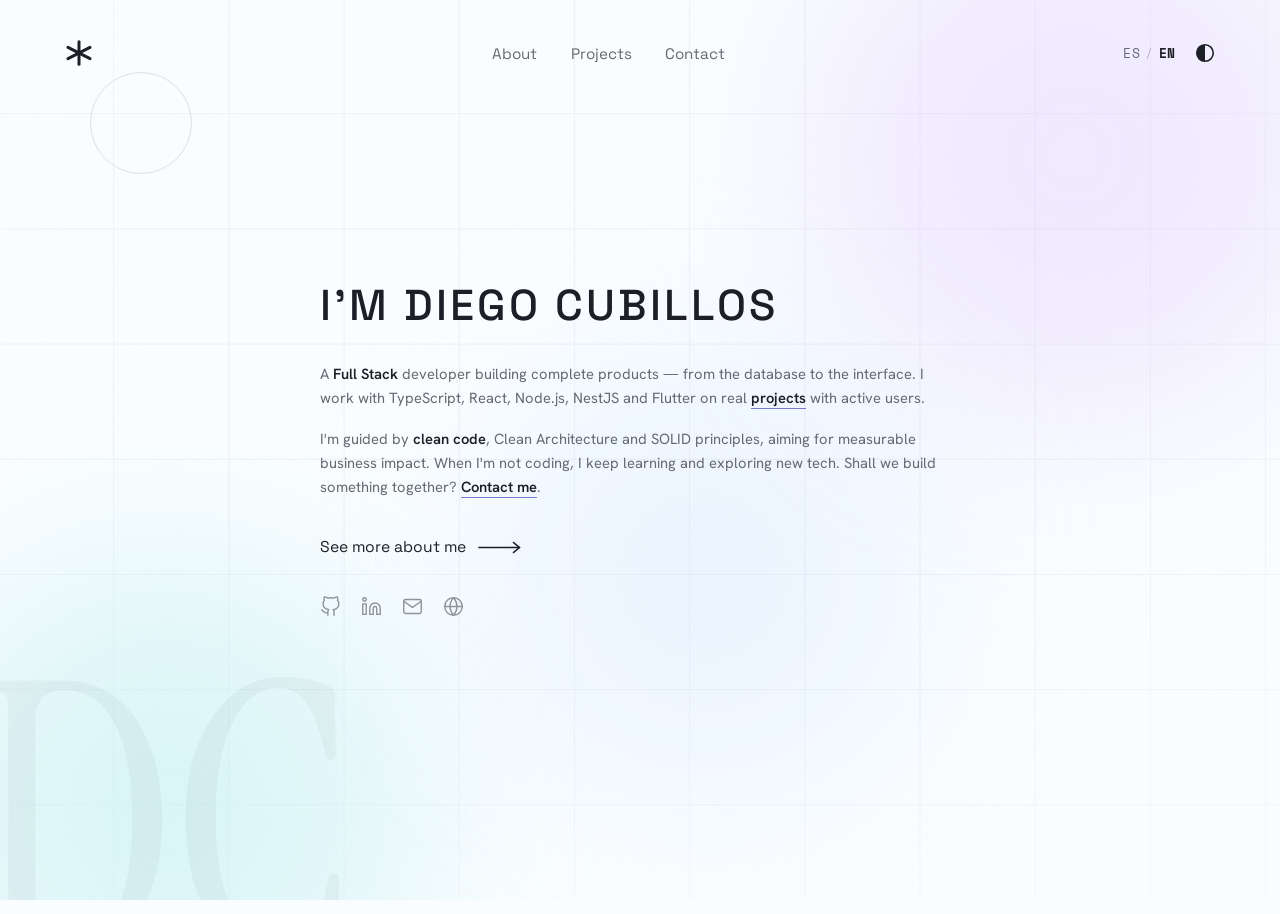
==== index.html @ 49eb4dea "Initial portfolio commit" ====
<!DOCTYPE html>
<html lang="en" data-theme="light">
<head>
  <meta charset="UTF-8" />
  <meta name="viewport" content="width=device-width, initial-scale=1.0" />
  <title>Diego Cubillos — Full Stack Developer</title>
  <meta name="description" content="Diego Armando Cubillos Clavijo — Desarrollador Full Stack. TypeScript, React, Node.js, NestJS, Flutter." />
  <link rel="preconnect" href="https://fonts.googleapis.com" />
  <link rel="preconnect" href="https://fonts.gstatic.com" crossorigin />
  <link href="https://fonts.googleapis.com/css2?family=Space+Grotesk:wght@400;500;600;700&family=Hanken+Grotesk:wght@400;500;600&family=Instrument+Serif:ital@0;1&family=Space+Mono:wght@400;700&display=swap" rel="stylesheet" />
  <link rel="stylesheet" href="styles.css" />
</head>
<body>
  <!-- ===== Background layers ===== -->
  <div class="bg" aria-hidden="true">
    <div class="grid"></div>
    <div class="blobs">
      <span class="blob b1"></span>
      <span class="blob b2"></span>
      <span class="blob b3"></span>
    </div>
    <div class="initials">DC<span class="dot">.</span></div>
    <div class="float-ring"></div>
    <div class="cursor-glow"></div>
  </div>

  <!-- ===== Header ===== -->
  <header class="nav">
    <a class="logo" href="#" data-view="home" aria-label="Inicio">
      <svg viewBox="0 0 24 24" width="30" height="30" fill="none" stroke="currentColor" stroke-width="2.4" stroke-linecap="round">
        <line x1="12" y1="3" x2="12" y2="21"></line>
        <line x1="3.2" y1="7.5" x2="20.8" y2="16.5"></line>
        <line x1="20.8" y1="7.5" x2="3.2" y2="16.5"></line>
      </svg>
    </a>
    <nav class="nav-links">
      <a href="#" data-view="about" data-i18n="nav.about">Sobre mí</a>
      <a href="#" data-view="projects" data-i18n="nav.projects">Proyectos</a>
      <a href="#" data-view="contact" data-i18n="nav.contact">Contacto</a>
    </nav>
    <div class="controls">
      <button class="lang-btn" id="langBtn" aria-label="Cambiar idioma">
        <span class="lang-on">ES</span><span class="sep">/</span><span class="lang-off">EN</span>
      </button>
      <button class="theme-btn" id="themeBtn" aria-label="Cambiar tema">
        <svg viewBox="0 0 24 24" width="22" height="22">
          <circle cx="12" cy="12" r="9" fill="none" stroke="currentColor" stroke-width="1.7"></circle>
          <path d="M12 3a9 9 0 0 0 0 18z" fill="currentColor"></path>
        </svg>
      </button>
    </div>
  </header>

  <!-- ===== Views ===== -->
  <main>
    <!-- HOME -->
    <section class="view view-home is-active" id="home">
      <div class="home-inner">
        <div class="name-stage">
          <span class="ghost g-a" aria-hidden="true"></span>
          <span class="ghost g-b" aria-hidden="true"></span>
          <h1 class="hero-name" id="heroName"></h1>
        </div>
        <div class="hero-body">
          <p id="heroP1"></p>
          <p id="heroP2"></p>
        </div>
        <a href="#" class="see-more" data-view="about">
          <span data-i18n="home.seeMore">Ver más sobre mí</span>
          <svg viewBox="0 0 40 12" width="44" height="13" fill="none" stroke="currentColor" stroke-width="1.4">
            <line x1="0" y1="6" x2="38" y2="6"></line>
            <polyline points="32,1 38,6 32,11"></polyline>
          </svg>
        </a>
        <div class="socials" id="homeSocials"></div>
      </div>
    </section>

    <!-- ABOUT -->
    <section class="view view-scroll" id="about">
      <div class="scroll-inner">
        <h2 class="big-title" data-i18n="about.title">Sobre mí.</h2>
        <div class="about-rows" id="aboutRows"></div>
        <div class="about-foot">
          <div class="foot-col">
            <span class="foot-label" data-i18n="about.eduLabel">Educación</span>
            <p class="foot-main" data-i18n="about.edu">Ingeniería de Sistemas</p>
            <p class="foot-sub">Universidad Santo Tomás · Tunja · 2023—<span data-i18n="about.present">Presente</span></p>
          </div>
          <div class="foot-col">
            <span class="foot-label" data-i18n="about.certLabel">Certificación</span>
            <p class="foot-main">Scrum Fundamentals Certified</p>
            <p class="foot-sub">SCRUMstudy · 2025</p>
          </div>
          <div class="foot-col">
            <span class="foot-label" data-i18n="about.stackLabel">Stack</span>
            <div class="stack-tags" id="stackTags"></div>
          </div>
        </div>
      </div>
    </section>

    <!-- PROJECTS -->
    <section class="view view-scroll" id="projects">
      <div class="scroll-inner">
        <h2 class="big-title" data-i18n="projects.title">Proyectos.</h2>
        <div class="filters" id="filters"></div>
        <div class="grid-projects" id="projectGrid"></div>
      </div>
    </section>

    <!-- CONTACT -->
    <section class="view view-contact" id="contact">
      <div class="contact-inner">
        <h2 class="big-title" data-i18n="contact.title">Contacto.</h2>
        <p class="contact-lead" id="contactLead"></p>
        <button class="email-pill" id="emailPill">
          <span class="email-text"><a href="/cdn-cgi/l/email-protection" class="__cf_email__" data-cfemail="cfa7a0a3ae8faba6aaa8a0acbaada6a3a3a0bce1aca0a2">[email&#160;protected]</a></span>
          <span class="email-copy" data-i18n="contact.copy">copiar</span>
        </button>
        <div class="socials" id="contactSocials"></div>
        <p class="contact-loc" id="contactLoc"></p>
      </div>
    </section>
  </main>

  <!-- ===== Project detail drawer ===== -->
  <div class="drawer-overlay" id="drawerOverlay"></div>
  <aside class="drawer" id="drawer" aria-hidden="true">
    <button class="drawer-close" id="drawerClose">
      <svg viewBox="0 0 24 24" width="22" height="22" fill="none" stroke="currentColor" stroke-width="1.7"><polyline points="15,4 7,12 15,20"></polyline></svg>
      <span data-i18n="drawer.back">Volver a proyectos</span>
    </button>
    <div class="drawer-body" id="drawerBody"></div>
  </aside>

  <script data-cfasync="false" src="/cdn-cgi/scripts/5c5dd728/cloudflare-static/email-decode.min.js"></script><script src="app.js"></script>
</body>
</html>
---- styles.css ----
/* ===================== Tokens ===================== */
:root {
  --bg: oklch(0.992 0.004 240);
  --bg-soft: oklch(0.97 0.006 240);
  --text: oklch(0.24 0.014 262);
  --muted: oklch(0.52 0.012 262);
  --faint: oklch(0.66 0.01 262);
  --line: oklch(0.9 0.008 262);
  --card: oklch(1 0 0 / 0.55);
  --card-bd: oklch(0.86 0.01 262 / 0.7);
  --pill: oklch(0.95 0.006 262);
  --initials: oklch(0.5 0.02 262 / 0.06);

  --aqua: oklch(0.9 0.06 198);
  --blue: oklch(0.89 0.06 256);
  --violet: oklch(0.88 0.07 304);
  --blob-a: 0.42;

  --accent: oklch(0.62 0.13 280);
  --glow: oklch(0.8 0.12 270 / 0.5);
  --eq-a: 0.3;
  --aura-a: 0.55;
  --g1: oklch(0.7 0.2 200 / 0.78);
  --g2: oklch(0.62 0.24 350 / 0.72);

  --font-display: "Space Grotesk", sans-serif;
  --font-body: "Hanken Grotesk", sans-serif;
  --font-serif: "Instrument Serif", serif;
  --font-mono: "Space Mono", monospace;

  --ease: cubic-bezier(0.22, 1, 0.36, 1);
}

[data-theme="dark"] {
  --bg: oklch(0.17 0.013 258);
  --bg-soft: oklch(0.2 0.014 258);
  --text: oklch(0.94 0.006 258);
  --muted: oklch(0.66 0.012 258);
  --faint: oklch(0.5 0.012 258);
  --line: oklch(0.32 0.012 258);
  --card: oklch(0.23 0.014 258 / 0.5);
  --card-bd: oklch(0.4 0.015 258 / 0.55);
  --pill: oklch(0.27 0.014 258);
  --initials: oklch(0.85 0.02 258 / 0.05);

  --aqua: oklch(0.62 0.12 198);
  --blue: oklch(0.55 0.14 256);
  --violet: oklch(0.55 0.15 304);
  --blob-a: 0.4;

  --accent: oklch(0.78 0.12 280);
  --glow: oklch(0.7 0.16 270 / 0.42);
  --eq-a: 0.5;
  --aura-a: 0.6;
  --g1: oklch(0.78 0.21 200 / 0.8);
  --g2: oklch(0.7 0.24 350 / 0.72);
}

/* ===================== Base ===================== */
* { margin: 0; padding: 0; box-sizing: border-box; }
html, body { height: 100%; }
body {
  font-family: var(--font-body);
  background: var(--bg);
  color: var(--text);
  overflow: hidden;
  -webkit-font-smoothing: antialiased;
  transition: background 0.6s var(--ease), color 0.6s var(--ease);
}
a { color: inherit; text-decoration: none; }
button { font-family: inherit; color: inherit; background: none; border: none; cursor: pointer; }

/* ===================== Background ===================== */
.bg { position: fixed; inset: 0; z-index: 0; overflow: hidden; pointer-events: none; }
.grid {
  position: absolute; inset: -2px;
  background-image:
    linear-gradient(to right, var(--line) 1px, transparent 1px),
    linear-gradient(to bottom, var(--line) 1px, transparent 1px);
  background-size: clamp(70px, 9vw, 130px) clamp(70px, 9vw, 130px);
  opacity: 0.4;
  -webkit-mask-image: radial-gradient(ellipse 130% 120% at 50% 35%, #000 30%, transparent 85%);
          mask-image: radial-gradient(ellipse 130% 120% at 50% 35%, #000 30%, transparent 85%);
}
.blobs { position: absolute; inset: 0; will-change: transform; transition: transform 0.5s var(--ease); }
.blob {
  position: absolute; border-radius: 50%;
  filter: blur(95px); opacity: var(--blob-a);
}
.b1 { width: 40vw; height: 40vw; top: -8vw; right: -4vw; background: var(--violet); }
.b2 { width: 38vw; height: 38vw; bottom: -12vw; left: -6vw; background: var(--aqua); }
.b3 { width: 34vw; height: 34vw; top: 28vw; left: 38vw; background: var(--blue); opacity: calc(var(--blob-a) * 0.6); }
.blob { animation: drift 22s var(--ease) infinite alternate; }
.b2 { animation-duration: 28s; animation-delay: -6s; }
.b3 { animation-duration: 34s; animation-delay: -12s; }
@keyframes drift {
  from { transform: translate(0, 0) scale(1); }
  to   { transform: translate(4vw, -3vw) scale(1.12); }
}

.initials {
  position: absolute; left: -2vw; bottom: -6vw;
  font-family: var(--font-serif);
  font-size: 30vw; line-height: 0.78;
  color: var(--initials); letter-spacing: -0.02em;
  user-select: none; will-change: transform;
  transition: transform 0.6s var(--ease);
}
.initials .dot { color: var(--accent); opacity: 0.5; }

.float-ring {
  position: absolute; top: 8vh; left: 7vw;
  width: clamp(80px, 8vw, 150px); aspect-ratio: 1;
  border: 1px solid var(--line); border-radius: 50%;
  animation: float 14s ease-in-out infinite alternate;
}
@keyframes float { from { transform: translateY(0); } to { transform: translateY(40px) translateX(20px); } }

.cursor-glow {
  position: absolute; top: 0; left: 0;
  width: 540px; height: 540px; border-radius: 50%;
  background: radial-gradient(circle, var(--glow) 0%, transparent 62%);
  transform: translate(-50%, -50%);
  left: var(--mx, 50%); top: var(--my, 40%);
  opacity: 0; transition: opacity 0.5s var(--ease);
}
body.has-pointer .cursor-glow { opacity: 1; }

/* ===================== Nav ===================== */
.nav {
  position: fixed; top: 0; left: 0; right: 0; z-index: 30;
  display: flex; align-items: center; justify-content: space-between;
  padding: clamp(20px, 3vw, 38px) clamp(22px, 5vw, 70px);
}
.logo { color: var(--text); display: inline-flex; transition: transform 0.5s var(--ease); }
.logo:hover { transform: rotate(90deg); }
.nav-links { display: flex; gap: clamp(20px, 2.6vw, 42px); }
.nav-links a {
  font-family: var(--font-display); font-size: clamp(0.95rem, 1.05vw, 1.05rem);
  color: var(--muted); position: relative; padding: 4px 0;
  transition: color 0.3s var(--ease);
}
.nav-links a::after {
  content: ""; position: absolute; left: 0; bottom: -2px; height: 1.5px; width: 0;
  background: var(--text); transition: width 0.35s var(--ease);
}
.nav-links a:hover, .nav-links a.active { color: var(--text); }
.nav-links a:hover::after, .nav-links a.active::after { width: 100%; }

.controls { display: flex; align-items: center; gap: 18px; }
.lang-btn {
  font-family: var(--font-mono); font-size: 0.82rem; letter-spacing: 0.04em;
  display: inline-flex; gap: 5px; color: var(--muted); transition: color 0.3s;
}
.lang-btn .sep { opacity: 0.4; }
.lang-btn .lang-on { color: var(--text); font-weight: 700; }
.lang-btn:hover { color: var(--text); }
[lang="en"] .lang-btn .lang-on { color: var(--muted); font-weight: 400; }
[lang="en"] .lang-btn .lang-off { color: var(--text); font-weight: 700; }
.theme-btn { color: var(--text); display: inline-flex; transition: transform 0.5s var(--ease); }
.theme-btn:hover { transform: rotate(180deg); }

/* ===================== Views ===================== */
main { position: relative; z-index: 10; height: 100%; }
.view {
  position: absolute; inset: 0;
  opacity: 0; visibility: hidden; pointer-events: none;
  transform: translateY(14px);
  transition: opacity 0.55s var(--ease), transform 0.55s var(--ease), visibility 0.55s;
}
.view.is-active { opacity: 1; visibility: visible; pointer-events: auto; transform: none; }

.view-home, .view-contact { display: flex; align-items: center; justify-content: center; padding: 9vh clamp(24px, 6vw, 90px); }
.view-scroll { overflow-y: auto; overflow-x: hidden; padding: 15vh clamp(24px, 6vw, 90px) 12vh; }
.view-scroll::-webkit-scrollbar { width: 8px; }
.view-scroll::-webkit-scrollbar-thumb { background: var(--line); border-radius: 8px; }
.scroll-inner { max-width: 1120px; margin: 0 auto; }

/* ===================== Home ===================== */
.home-inner { max-width: 640px; width: 100%; text-align: left; display: flex; flex-direction: column; align-items: flex-start; }
.hero-name {
  position: relative; z-index: 2; color: var(--text);
  font-family: var(--font-display); font-weight: 500;
  font-size: clamp(1.5rem, 3.4vw, 2.7rem); line-height: 1.05;
  letter-spacing: clamp(0.02em, 0.35vw, 0.07em); text-transform: uppercase;
  margin-bottom: 0; max-width: 100%;
}
/* Corrupted / glitch ghost letters behind the name (real elements) */
.name-stage { position: relative; display: inline-block; max-width: 100%; align-self: flex-start; margin-bottom: clamp(26px, 2.6vw, 36px); }
.ghost {
  position: absolute; top: 0; left: 0; width: 100%; z-index: 1;
  pointer-events: none; user-select: none;
  font-family: var(--font-display); font-weight: 500;
  font-size: clamp(1.5rem, 3.4vw, 2.7rem); line-height: 1.05;
  letter-spacing: clamp(0.02em, 0.35vw, 0.07em); text-transform: uppercase;
  will-change: transform, clip-path;
}
.g-a { color: var(--g1); opacity: 0; animation: glitchA 2.5s steps(1, end) infinite; }
.g-b { color: var(--g2); opacity: 0; animation: glitchB 3.1s steps(1, end) infinite; }
@keyframes glitchA {
  0%, 6%, 12%, 45%, 51%, 73%, 78%, 100% { opacity: 0; }
  7%  { opacity: 0.9; transform: translate(-5px, -2px); clip-path: inset(14% 0 56% 0); }
  9%  { opacity: 0.9; transform: translate(4px, 1px);   clip-path: inset(55% 0 12% 0); }
  46% { opacity: 0.9; transform: translate(-6px, 1px);  clip-path: inset(34% 0 41% 0); }
  48% { opacity: 0.9; transform: translate(3px, -2px);  clip-path: inset(4% 0 72% 0); }
  74% { opacity: 0.9; transform: translate(5px, 0);     clip-path: inset(60% 0 18% 0); }
  76% { opacity: 0.9; transform: translate(-4px, 1px);  clip-path: inset(22% 0 52% 0); }
}
@keyframes glitchB {
  0%, 20%, 26%, 58%, 64%, 88%, 93%, 100% { opacity: 0; }
  21% { opacity: 0.85; transform: translate(5px, 1px);   clip-path: inset(46% 0 26% 0); }
  23% { opacity: 0.85; transform: translate(-4px, -1px); clip-path: inset(8% 0 66% 0); }
  59% { opacity: 0.85; transform: translate(6px, -1px);  clip-path: inset(28% 0 48% 0); }
  61% { opacity: 0.85; transform: translate(-3px, 2px);  clip-path: inset(64% 0 8% 0); }
  89% { opacity: 0.85; transform: translate(-5px, 0);    clip-path: inset(40% 0 38% 0); }
  91% { opacity: 0.85; transform: translate(4px, 1px);   clip-path: inset(12% 0 60% 0); }
}
@media (prefers-reduced-motion: reduce) {
  .g-a, .g-b { animation: none; opacity: 0; }
}
@keyframes auraMove {
  0%   { transform: translate(-4%, 2%) scale(1); }
  50%  { transform: translate(4%, -5%) scale(1.14); }
  100% { transform: translate(7%, 3%) scale(1.06); }
}
@media (prefers-reduced-motion: reduce) { .name-aura { animation: none; } }
.hero-name .ch { display: inline-block; }
.hero-name .ch.sp { width: 0.4em; }

.hero-body { max-width: 640px; display: flex; flex-direction: column; gap: clamp(13px, 1.4vw, 20px); }
.hero-body p {
  font-size: clamp(0.92rem, 1vw, 1.08rem); line-height: 1.62;
  color: var(--muted); text-wrap: pretty;
}
.hero-body b { color: var(--text); font-weight: 600; }
.hero-body a.kw {
  color: var(--text); font-weight: 600; cursor: pointer;
  border-bottom: 1.5px solid var(--accent); padding-bottom: 1px;
  transition: color 0.3s, border-color 0.3s;
}
.hero-body a.kw:hover { color: var(--accent); }

.see-more {
  display: inline-flex; align-items: center; gap: 12px;
  margin-top: clamp(24px, 3vw, 40px);
  font-family: var(--font-display); font-size: 0.98rem; color: var(--text);
}
.see-more svg { transition: transform 0.4s var(--ease); }
.see-more:hover svg { transform: translateX(8px); }

.socials { display: flex; gap: 20px; margin-top: clamp(24px, 3vw, 40px); }
.socials a {
  color: var(--faint); display: inline-flex;
  transition: color 0.3s var(--ease), transform 0.3s var(--ease);
}
.socials a:hover { color: var(--text); transform: translateY(-3px); }

/* ===================== Big titles ===================== */
.big-title {
  font-family: var(--font-display); font-weight: 700;
  font-size: clamp(2rem, 4.4vw, 3.4rem); letter-spacing: -0.02em;
  margin-bottom: clamp(28px, 4vw, 48px);
}

/* ===================== About ===================== */
.about-rows { display: flex; flex-direction: column; }
.about-row {
  display: grid; grid-template-columns: 1fr auto;
  gap: 18px 30px; padding: clamp(26px, 3vw, 40px) 0;
  border-top: 1px solid var(--line); align-items: start;
}
.about-row:last-child { border-bottom: 1px solid var(--line); }
.about-row .row-head { display: flex; align-items: center; gap: 12px; }
.about-row .marker {
  width: 11px; height: 11px; border-radius: 50%;
  border: 1.6px solid var(--faint); flex: none; transition: all 0.4s var(--ease);
}
.about-row:hover .marker { background: var(--accent); border-color: var(--accent); box-shadow: 0 0 0 4px var(--glow); }
.about-row h3 { font-family: var(--font-display); font-size: clamp(1.05rem, 1.2vw, 1.28rem); font-weight: 600; }
.about-row .row-text {
  grid-column: 1 / 2; max-width: 760px; margin-top: 4px;
  color: var(--muted); font-size: clamp(0.9rem, 0.95vw, 1rem); line-height: 1.65; text-wrap: pretty;
}
.about-row .row-link {
  grid-column: 2; grid-row: 1; align-self: start;
  font-family: var(--font-display); font-size: 0.98rem; color: var(--text);
  border-bottom: 1.5px solid var(--accent); padding-bottom: 2px; white-space: nowrap;
  transition: color 0.3s;
}
.about-row .row-link:hover { color: var(--accent); }

.about-foot {
  display: grid; grid-template-columns: repeat(3, 1fr); gap: 30px;
  margin-top: clamp(44px, 5vw, 72px);
}
.foot-label { font-family: var(--font-mono); font-size: 0.74rem; letter-spacing: 0.12em; text-transform: uppercase; color: var(--faint); }
.foot-main { font-family: var(--font-display); font-size: 1.12rem; font-weight: 600; margin: 12px 0 4px; }
.foot-sub { color: var(--muted); font-size: 0.92rem; }
.stack-tags { display: flex; flex-wrap: wrap; gap: 8px; margin-top: 12px; }
.stack-tags span {
  font-family: var(--font-mono); font-size: 0.76rem; padding: 5px 11px;
  background: var(--pill); border-radius: 100px; color: var(--muted);
}

/* ===================== Projects ===================== */
.filters { display: flex; flex-wrap: wrap; gap: 8px; margin-bottom: clamp(30px, 4vw, 48px); }
.filters button {
  font-family: var(--font-display); font-size: 0.95rem; color: var(--muted);
  padding: 9px 20px; border-radius: 100px; transition: all 0.3s var(--ease);
}
.filters button:hover { color: var(--text); }
.filters button.active { background: var(--text); color: var(--bg); }

.grid-projects { display: grid; grid-template-columns: repeat(2, 1fr); gap: clamp(18px, 2vw, 28px); padding-bottom: 4vh; }
.pcard {
  border: 1px solid var(--card-bd); background: var(--card);
  border-radius: 18px; overflow: hidden; cursor: pointer;
  backdrop-filter: blur(8px); transition: transform 0.45s var(--ease), border-color 0.45s var(--ease), box-shadow 0.45s var(--ease);
}
.pcard:hover { transform: translateY(-6px); border-color: var(--accent); box-shadow: 0 24px 50px -28px var(--glow); }
.pcard-cover {
  height: 190px; position: relative; overflow: hidden;
  display: flex; align-items: flex-end; padding: 22px;
}
.pcard-cover .cover-mono {
  font-family: var(--font-mono); font-size: 0.72rem; letter-spacing: 0.1em;
  text-transform: uppercase; color: oklch(1 0 0 / 0.85); position: relative; z-index: 2;
}
.pcard-cover::after {
  content: ""; position: absolute; inset: 0;
  background-image: repeating-linear-gradient(135deg, oklch(1 0 0 / 0.06) 0 2px, transparent 2px 9px);
}
.pcard-body { padding: 22px 24px 26px; }
.pcard-body h3 { font-family: var(--font-display); font-size: 1.14rem; font-weight: 600; margin-bottom: 7px; }
.pcard-body p { color: var(--muted); font-size: 0.9rem; line-height: 1.55; margin-bottom: 14px; text-wrap: pretty; }
.ptags { display: flex; flex-wrap: wrap; gap: 7px; }
.ptags span {
  font-family: var(--font-mono); font-size: 0.72rem; padding: 4px 10px;
  background: var(--pill); border-radius: 100px; color: var(--muted);
}

/* ===================== Contact ===================== */
.contact-inner { max-width: 760px; text-align: center; }
.contact-lead {
  font-size: clamp(1rem, 1.2vw, 1.18rem); line-height: 1.6; color: var(--muted);
  margin-bottom: clamp(26px, 3vw, 40px); text-wrap: balance;
}
.email-pill {
  display: inline-flex; align-items: center; gap: 14px;
  font-family: var(--font-display); font-size: clamp(1rem, 1.5vw, 1.3rem);
  padding: 12px 22px; border: 1px solid var(--card-bd); border-radius: 100px;
  background: var(--card); backdrop-filter: blur(8px); transition: all 0.35s var(--ease);
}
.email-pill:hover { border-color: var(--accent); transform: translateY(-3px); }
.email-pill .email-copy {
  font-family: var(--font-mono); font-size: 0.74rem; letter-spacing: 0.08em; text-transform: uppercase;
  color: var(--bg); background: var(--accent); padding: 5px 12px; border-radius: 100px;
}
.email-pill.copied .email-copy { background: oklch(0.7 0.16 150); }
.contact-inner .socials { justify-content: center; }
.contact-loc { margin-top: clamp(30px, 4vw, 46px); font-family: var(--font-mono); font-size: 0.82rem; color: var(--faint); letter-spacing: 0.04em; }

/* ===================== Drawer ===================== */
.drawer-overlay {
  position: fixed; inset: 0; z-index: 40; background: oklch(0.1 0.01 260 / 0.5);
  opacity: 0; visibility: hidden; transition: all 0.45s var(--ease); backdrop-filter: blur(2px);
}
.drawer-overlay.open { opacity: 1; visibility: visible; }
.drawer {
  position: fixed; top: 0; right: 0; bottom: 0; z-index: 50;
  width: min(520px, 92vw); background: var(--bg-soft);
  border-left: 1px solid var(--card-bd); padding: clamp(24px, 4vw, 44px);
  overflow-y: auto; transform: translateX(100%); transition: transform 0.5s var(--ease);
}
.drawer.open { transform: none; }
.drawer-close { display: inline-flex; align-items: center; gap: 8px; color: var(--muted); font-family: var(--font-display); margin-bottom: 30px; transition: color 0.3s; }
.drawer-close:hover { color: var(--text); }
.drawer-body h2 { font-family: var(--font-display); font-size: 2rem; font-weight: 700; margin-bottom: 8px; }
.drawer-body .d-sub { color: var(--muted); font-size: 1.05rem; margin-bottom: 26px; }
.drawer-cover { height: 220px; border-radius: 16px; margin-bottom: 28px; position: relative; overflow: hidden; }
.drawer-cover::after { content: ""; position: absolute; inset: 0; background-image: repeating-linear-gradient(135deg, oklch(1 0 0 / 0.07) 0 2px, transparent 2px 9px); }
.drawer-body h4 { font-family: var(--font-display); font-size: 0.8rem; letter-spacing: 0.08em; text-transform: uppercase; color: var(--faint); margin: 26px 0 12px; }
.drawer-body .d-about { color: var(--muted); line-height: 1.7; font-size: 1rem; }
.drawer-body .d-bullets { list-style: none; display: flex; flex-direction: column; gap: 10px; }
.drawer-body .d-bullets li { color: var(--muted); line-height: 1.6; padding-left: 20px; position: relative; }
.drawer-body .d-bullets li::before { content: ""; position: absolute; left: 0; top: 9px; width: 7px; height: 7px; border-radius: 50%; background: var(--accent); }
.drawer-body .ptags { margin-top: 4px; }
.drawer-link {
  display: inline-flex; align-items: center; gap: 10px; margin-top: 30px;
  font-family: var(--font-display); font-weight: 600; color: var(--bg);
  background: var(--text); padding: 13px 24px; border-radius: 100px; transition: all 0.35s var(--ease);
}
.drawer-link:hover { background: var(--accent); transform: translateY(-2px); }

/* ===================== Responsive ===================== */
@media (max-width: 820px) {
  .nav-links { gap: 18px; }
  .nav-links a span { }
  .grid-projects { grid-template-columns: 1fr; }
  .about-row { grid-template-columns: 1fr; }
  .about-row .row-link { grid-column: 1; grid-row: auto; }
  .about-foot { grid-template-columns: 1fr; gap: 26px; }
  .initials { font-size: 60vw; }
}
@media (max-width: 560px) {
  .nav-links { display: none; }
}
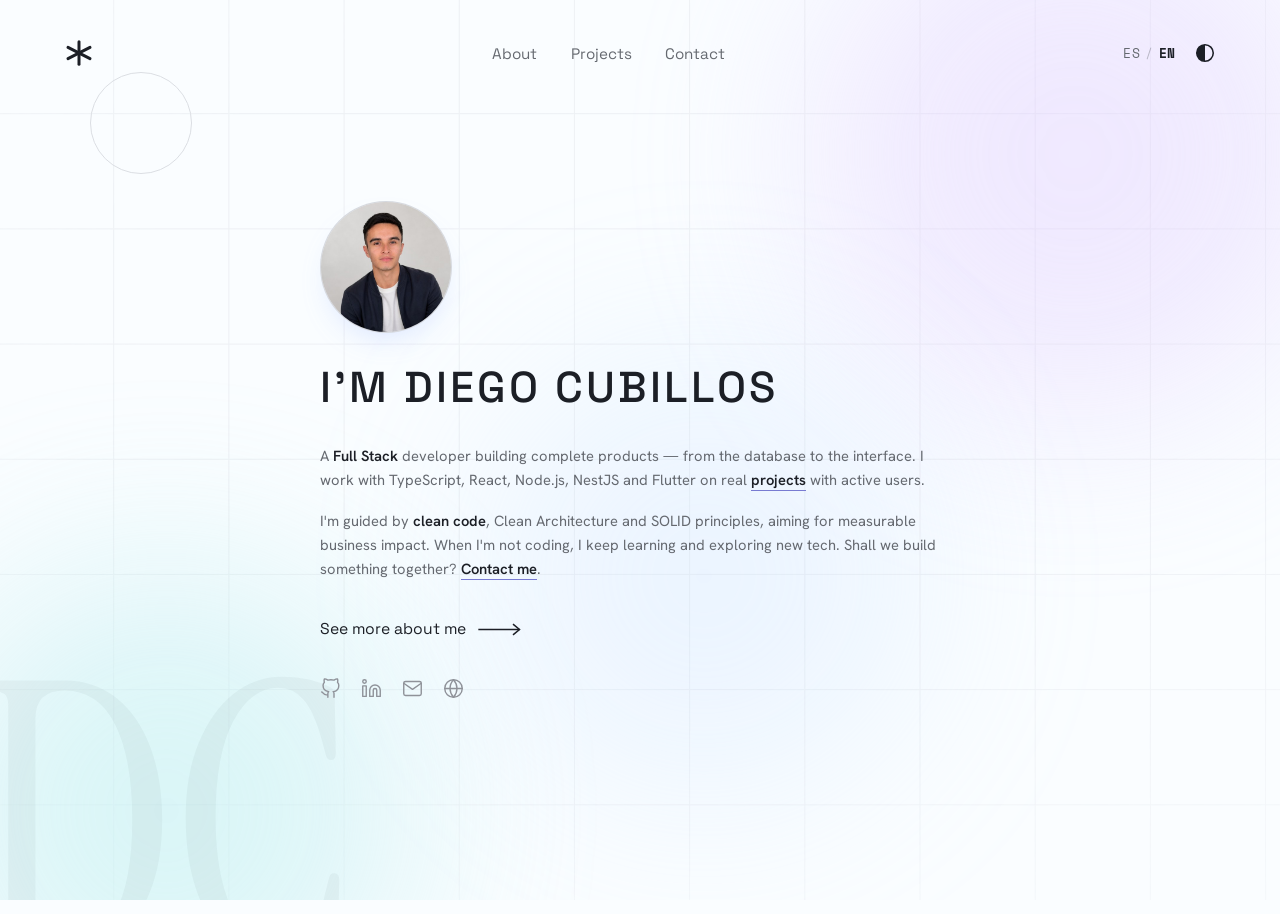
==== commit 288053a8: "Add visible profile photo to home hero" ====
--- a/index.html
+++ b/index.html
@@ -1,14 +1,133 @@
 <!DOCTYPE html>
-<html lang="en" data-theme="light">
+<html lang="es" data-theme="light">
 <head>
   <meta charset="UTF-8" />
   <meta name="viewport" content="width=device-width, initial-scale=1.0" />
-  <title>Diego Cubillos — Full Stack Developer</title>
-  <meta name="description" content="Diego Armando Cubillos Clavijo — Desarrollador Full Stack. TypeScript, React, Node.js, NestJS, Flutter." />
+
+  <!-- ===== Primary meta ===== -->
+  <title>Diego Armando Cubillos Clavijo — Desarrollador Full Stack</title>
+  <meta name="description" content="Diego Armando Cubillos Clavijo, Desarrollador Full Stack. TypeScript, React, Node.js, NestJS y Flutter. Productos completos desde Tunja, Colombia." />
+  <meta name="keywords" content="Diego Cubillos, Diego Armando Cubillos Clavijo, CubillosDev, Desarrollador Full Stack, Full Stack Developer, TypeScript, React, Node.js, NestJS, Flutter, PostgreSQL, Colombia, Tunja, Boyacá" />
+  <meta name="author" content="Diego Armando Cubillos Clavijo" />
+  <meta name="robots" content="index, follow, max-snippet:-1, max-image-preview:large, max-video-preview:-1" />
+  <meta name="application-name" content="Diego Cubillos — Portafolio" />
+
+  <!-- ===== Geo ===== -->
+  <meta name="geo.region" content="CO-BOY" />
+  <meta name="geo.placename" content="Tunja, Boyacá, Colombia" />
+  <meta name="geo.position" content="5.5353;-73.3678" />
+  <meta name="ICBM" content="5.5353, -73.3678" />
+
+  <!-- ===== Canonical & hreflang ===== -->
+  <link rel="canonical" href="https://www.diegocubillos.com/" />
+  <link rel="alternate" hreflang="es" href="https://www.diegocubillos.com/" />
+  <link rel="alternate" hreflang="en" href="https://www.diegocubillos.com/" />
+  <link rel="alternate" hreflang="x-default" href="https://www.diegocubillos.com/" />
+
+  <!-- ===== Open Graph ===== -->
+  <meta property="og:type" content="profile" />
+  <meta property="og:url" content="https://www.diegocubillos.com/" />
+  <meta property="og:title" content="Diego Armando Cubillos Clavijo — Desarrollador Full Stack" />
+  <meta property="og:description" content="Desarrollador Full Stack especializado en TypeScript, React, Node.js, NestJS y Flutter. Construye productos completos desde Tunja, Colombia." />
+  <meta property="og:image" content="https://www.diegocubillos.com/assets/proj/foto-perfil.jpg" />
+  <meta property="og:image:alt" content="Diego Armando Cubillos Clavijo — Desarrollador Full Stack" />
+  <meta property="og:image:width" content="1122" />
+  <meta property="og:image:height" content="1402" />
+  <meta property="og:locale" content="es_CO" />
+  <meta property="og:locale:alternate" content="en_US" />
+  <meta property="og:site_name" content="Diego Cubillos" />
+  <meta property="profile:first_name" content="Diego Armando" />
+  <meta property="profile:last_name" content="Cubillos Clavijo" />
+
+  <!-- ===== Twitter / X ===== -->
+  <meta name="twitter:card" content="summary_large_image" />
+  <meta name="twitter:title" content="Diego Armando Cubillos Clavijo — Full Stack Developer" />
+  <meta name="twitter:description" content="Full Stack Developer. TypeScript, React, Node.js, NestJS & Flutter. Building complete products from Tunja, Colombia." />
+  <meta name="twitter:image" content="https://www.diegocubillos.com/assets/proj/foto-perfil.jpg" />
+  <meta name="twitter:image:alt" content="Diego Armando Cubillos Clavijo — Desarrollador Full Stack" />
+
+  <!-- ===== Favicon ===== -->
+  <link rel="icon" href="favicon.svg" type="image/svg+xml" />
+  <link rel="apple-touch-icon" href="favicon.svg" />
+  <meta name="theme-color" content="#16181d" />
+
+  <!-- ===== Fonts ===== -->
   <link rel="preconnect" href="https://fonts.googleapis.com" />
   <link rel="preconnect" href="https://fonts.gstatic.com" crossorigin />
   <link href="https://fonts.googleapis.com/css2?family=Space+Grotesk:wght@400;500;600;700&family=Hanken+Grotesk:wght@400;500;600&family=Instrument+Serif:ital@0;1&family=Space+Mono:wght@400;700&display=swap" rel="stylesheet" />
+
   <link rel="stylesheet" href="styles.css" />
+
+  <!-- ===== Structured data: Person ===== -->
+  <script type="application/ld+json">
+  {
+    "@context": "https://schema.org",
+    "@type": "Person",
+    "name": "Diego Armando Cubillos Clavijo",
+    "alternateName": ["Diego Cubillos", "CubillosDev"],
+    "url": "https://www.diegocubillos.com",
+    "image": "https://www.diegocubillos.com/assets/proj/foto-perfil.jpg",
+    "email": "hola@diegocubillos.com",
+    "jobTitle": "Full Stack Developer",
+    "description": "Desarrollador Full Stack especializado en TypeScript, React, Node.js, NestJS y Flutter. Construye productos completos de la base de datos a la interfaz, guiado por Clean Architecture y principios SOLID.",
+    "knowsAbout": [
+      "TypeScript", "JavaScript", "React", "Node.js", "NestJS", "Express.js",
+      "Flutter", "Dart", "PostgreSQL", "TypeORM", "Tailwind CSS", "Jest",
+      "Supertest", "Swagger", "OpenAPI", "Framer Motion", "Recharts", "Vite",
+      "Clean Architecture", "SOLID", "Microservices", "REST APIs",
+      "Full Stack Development", "Mobile Development", "Linux", "Git"
+    ],
+    "address": {
+      "@type": "PostalAddress",
+      "addressLocality": "Tunja",
+      "addressRegion": "Boyacá",
+      "addressCountry": "CO"
+    },
+    "nationality": {
+      "@type": "Country",
+      "name": "Colombia"
+    },
+    "alumniOf": {
+      "@type": "CollegeOrUniversity",
+      "name": "Universidad Santo Tomás",
+      "address": {
+        "@type": "PostalAddress",
+        "addressLocality": "Tunja",
+        "addressCountry": "CO"
+      }
+    },
+    "hasCredential": {
+      "@type": "EducationalOccupationalCredential",
+      "name": "Scrum Fundamentals Certified",
+      "credentialCategory": "certification",
+      "recognizedBy": {
+        "@type": "Organization",
+        "name": "SCRUMstudy"
+      }
+    },
+    "sameAs": [
+      "https://github.com/CubillosDev",
+      "https://linkedin.com/in/cubillosdiego"
+    ]
+  }
+  </script>
+
+  <!-- ===== Structured data: WebSite ===== -->
+  <script type="application/ld+json">
+  {
+    "@context": "https://schema.org",
+    "@type": "WebSite",
+    "name": "Diego Cubillos — Portafolio",
+    "alternateName": "Diego Armando Cubillos Clavijo",
+    "url": "https://www.diegocubillos.com",
+    "description": "Portafolio profesional de Diego Armando Cubillos Clavijo, Desarrollador Full Stack especializado en TypeScript, React, Node.js, NestJS y Flutter.",
+    "author": {
+      "@type": "Person",
+      "name": "Diego Armando Cubillos Clavijo"
+    },
+    "inLanguage": ["es", "en"]
+  }
+  </script>
 </head>
 <body>
   <!-- ===== Background layers ===== -->
@@ -26,7 +145,7 @@
 
   <!-- ===== Header ===== -->
   <header class="nav">
-    <a class="logo" href="#" data-view="home" aria-label="Inicio">
+    <a class="logo" href="/" data-view="home" aria-label="Inicio">
       <svg viewBox="0 0 24 24" width="30" height="30" fill="none" stroke="currentColor" stroke-width="2.4" stroke-linecap="round">
         <line x1="12" y1="3" x2="12" y2="21"></line>
         <line x1="3.2" y1="7.5" x2="20.8" y2="16.5"></line>
@@ -34,9 +153,9 @@
       </svg>
     </a>
     <nav class="nav-links">
-      <a href="#" data-view="about" data-i18n="nav.about">Sobre mí</a>
-      <a href="#" data-view="projects" data-i18n="nav.projects">Proyectos</a>
-      <a href="#" data-view="contact" data-i18n="nav.contact">Contacto</a>
+      <a href="/about" data-view="about" data-i18n="nav.about">Sobre mí</a>
+      <a href="/projects" data-view="projects" data-i18n="nav.projects">Proyectos</a>
+      <a href="/contact" data-view="contact" data-i18n="nav.contact">Contacto</a>
     </nav>
     <div class="controls">
       <button class="lang-btn" id="langBtn" aria-label="Cambiar idioma">
@@ -48,6 +167,9 @@
           <path d="M12 3a9 9 0 0 0 0 18z" fill="currentColor"></path>
         </svg>
       </button>
+      <button class="menu-btn" id="menuBtn" aria-label="Menú">
+        <span></span><span></span><span></span>
+      </button>
     </div>
   </header>
 
@@ -56,16 +178,17 @@
     <!-- HOME -->
     <section class="view view-home is-active" id="home">
       <div class="home-inner">
+        <img class="hero-photo" src="assets/proj/foto-avatar.jpg" alt="Diego Armando Cubillos Clavijo" width="132" height="132" />
         <div class="name-stage">
-          <span class="ghost g-a" aria-hidden="true"></span>
-          <span class="ghost g-b" aria-hidden="true"></span>
-          <h1 class="hero-name" id="heroName"></h1>
+          <span class="ghost g-a" aria-hidden="true">Soy Diego Cubillos</span>
+          <span class="ghost g-b" aria-hidden="true">Soy Diego Cubillos</span>
+          <h1 class="hero-name" id="heroName">Soy Diego Cubillos</h1>
         </div>
         <div class="hero-body">
-          <p id="heroP1"></p>
-          <p id="heroP2"></p>
-        </div>
-        <a href="#" class="see-more" data-view="about">
+          <p id="heroP1">Desarrollador <b>Full Stack</b> que construye productos completos — de la base de datos a la interfaz. Trabajo con TypeScript, React, Node.js, NestJS y Flutter en proyectos reales con usuarios activos.</p>
+          <p id="heroP2">Me guío por <b>código limpio</b>, Clean Architecture y principios SOLID, buscando impacto medible en el negocio. Cuando no estoy programando, sigo aprendiendo y explorando nuevas tecnologías.</p>
+        </div>
+        <a href="/about" class="see-more" data-view="about">
           <span data-i18n="home.seeMore">Ver más sobre mí</span>
           <svg viewBox="0 0 40 12" width="44" height="13" fill="none" stroke="currentColor" stroke-width="1.4">
             <line x1="0" y1="6" x2="38" y2="6"></line>
@@ -80,7 +203,20 @@
     <section class="view view-scroll" id="about">
       <div class="scroll-inner">
         <h2 class="big-title" data-i18n="about.title">Sobre mí.</h2>
-        <div class="about-rows" id="aboutRows"></div>
+        <div class="about-rows" id="aboutRows">
+          <div class="about-row">
+            <div class="row-head"><span class="marker"></span><h3>Backend &amp; Arquitectura</h3></div>
+            <p class="row-text">Diseño APIs y sistemas que escalan. He construido arquitecturas de microservicios con API Gateway, módulos de geolocalización en tiempo real con NestJS y suites de pruebas automatizadas con Jest y Supertest. Trabajo con controllers, services, guards y DTOs, junto a validación y autenticación segura, para mantener una base de código limpia y mantenible.</p>
+          </div>
+          <div class="about-row">
+            <div class="row-head"><span class="marker"></span><h3>Frontend &amp; UI</h3></div>
+            <p class="row-text">Construyo interfaces rápidas y cuidadas con React 19, Vite y Tailwind CSS. Integro visualización de datos con Recharts y animaciones fluidas con Framer Motion, siempre buscando experiencias claras, accesibles y agradables de usar.</p>
+          </div>
+          <div class="about-row">
+            <div class="row-head"><span class="marker"></span><h3>Mobile &amp; Datos</h3></div>
+            <p class="row-text">Desarrollo apps móviles multiplataforma con Flutter y Dart, y modelo bases de datos relacionales sólidas con PostgreSQL. Conecto el mundo móvil con el backend mediante APIs REST bien documentadas con Swagger/OpenAPI.</p>
+          </div>
+        </div>
         <div class="about-foot">
           <div class="foot-col">
             <span class="foot-label" data-i18n="about.eduLabel">Educación</span>
@@ -94,7 +230,11 @@
           </div>
           <div class="foot-col">
             <span class="foot-label" data-i18n="about.stackLabel">Stack</span>
-            <div class="stack-tags" id="stackTags"></div>
+            <div class="stack-tags" id="stackTags">
+              <span>TypeScript</span><span>React 19</span><span>Node.js</span><span>NestJS</span>
+              <span>Express</span><span>Flutter</span><span>PostgreSQL</span><span>TypeORM</span>
+              <span>Tailwind</span><span>Framer Motion</span><span>Jest</span><span>Git</span><span>Linux</span>
+            </div>
           </div>
         </div>
       </div>
@@ -105,7 +245,32 @@
       <div class="scroll-inner">
         <h2 class="big-title" data-i18n="projects.title">Proyectos.</h2>
         <div class="filters" id="filters"></div>
-        <div class="grid-projects" id="projectGrid"></div>
+        <div class="grid-projects" id="projectGrid">
+          <article class="pcard">
+            <div class="pcard-body">
+              <h3>Sistema de Control de Flotas</h3>
+              <p>Plataforma de 3 capas — API REST, panel web y app móvil — para supervisar flotas vehiculares en tiempo real con NestJS, React 19 y Flutter.</p>
+            </div>
+          </article>
+          <article class="pcard">
+            <div class="pcard-body">
+              <h3>Gestión de Equipos Hospitalarios</h3>
+              <p>Sistema basado en microservicios con API Gateway central que desacopla inventario, mantenimiento y usuarios con Express.js y PostgreSQL.</p>
+            </div>
+          </article>
+          <article class="pcard">
+            <div class="pcard-body">
+              <h3>Everwood FAQ</h3>
+              <p>Plataforma cloud que analiza conversaciones y genera FAQs automáticamente con JavaScript y procesamiento de lenguaje natural.</p>
+            </div>
+          </article>
+          <article class="pcard">
+            <div class="pcard-body">
+              <h3>LATAM Comparte CMS</h3>
+              <p>Sistema de gestión de contenidos multiplataforma construido con Flutter y Dart para una plataforma colaborativa a nivel LATAM.</p>
+            </div>
+          </article>
+        </div>
       </div>
     </section>
 
@@ -115,7 +280,7 @@
         <h2 class="big-title" data-i18n="contact.title">Contacto.</h2>
         <p class="contact-lead" id="contactLead"></p>
         <button class="email-pill" id="emailPill">
-          <span class="email-text"><a href="/cdn-cgi/l/email-protection" class="__cf_email__" data-cfemail="cfa7a0a3ae8faba6aaa8a0acbaada6a3a3a0bce1aca0a2">[email&#160;protected]</a></span>
+          <span class="email-text"></span>
           <span class="email-copy" data-i18n="contact.copy">copiar</span>
         </button>
         <div class="socials" id="contactSocials"></div>
@@ -132,8 +297,9 @@
       <span data-i18n="drawer.back">Volver a proyectos</span>
     </button>
     <div class="drawer-body" id="drawerBody"></div>
+    <div class="drawer-foot" id="drawerFoot"></div>
   </aside>
 
-  <script data-cfasync="false" src="/cdn-cgi/scripts/5c5dd728/cloudflare-static/email-decode.min.js"></script><script src="app.js"></script>
+  <script src="app.js"></script>
 </body>
 </html>
--- a/styles.css
+++ b/styles.css
@@ -159,6 +159,11 @@
 [lang="en"] .lang-btn .lang-off { color: var(--text); font-weight: 700; }
 .theme-btn { color: var(--text); display: inline-flex; transition: transform 0.5s var(--ease); }
 .theme-btn:hover { transform: rotate(180deg); }
+.menu-btn { display: none; flex-direction: column; justify-content: center; gap: 5px; width: 30px; height: 30px; }
+.menu-btn span { display: block; height: 2px; width: 22px; background: var(--text); border-radius: 2px; transition: transform 0.3s var(--ease), opacity 0.25s; }
+.nav.open .menu-btn span:nth-child(1) { transform: translateY(7px) rotate(45deg); }
+.nav.open .menu-btn span:nth-child(2) { opacity: 0; }
+.nav.open .menu-btn span:nth-child(3) { transform: translateY(-7px) rotate(-45deg); }
 
 /* ===================== Views ===================== */
 main { position: relative; z-index: 10; height: 100%; }
@@ -178,6 +183,14 @@
 
 /* ===================== Home ===================== */
 .home-inner { max-width: 640px; width: 100%; text-align: left; display: flex; flex-direction: column; align-items: flex-start; }
+.hero-photo {
+  width: clamp(96px, 11vw, 132px); aspect-ratio: 1;
+  border-radius: 50%; object-fit: cover;
+  margin-bottom: clamp(22px, 2.6vw, 32px);
+  border: 1px solid var(--card-bd);
+  box-shadow: 0 14px 34px -16px var(--glow);
+  background: var(--pill);
+}
 .hero-name {
   position: relative; z-index: 2; color: var(--text);
   font-family: var(--font-display); font-weight: 500;
@@ -311,7 +324,7 @@
 .filters button:hover { color: var(--text); }
 .filters button.active { background: var(--text); color: var(--bg); }
 
-.grid-projects { display: grid; grid-template-columns: repeat(2, 1fr); gap: clamp(18px, 2vw, 28px); padding-bottom: 4vh; }
+.grid-projects { display: grid; grid-template-columns: repeat(2, 1fr); align-items: start; gap: clamp(18px, 2vw, 28px); padding-bottom: 4vh; }
 .pcard {
   border: 1px solid var(--card-bd); background: var(--card);
   border-radius: 18px; overflow: hidden; cursor: pointer;
@@ -319,17 +332,11 @@
 }
 .pcard:hover { transform: translateY(-6px); border-color: var(--accent); box-shadow: 0 24px 50px -28px var(--glow); }
 .pcard-cover {
-  height: 190px; position: relative; overflow: hidden;
-  display: flex; align-items: flex-end; padding: 22px;
-}
-.pcard-cover .cover-mono {
-  font-family: var(--font-mono); font-size: 0.72rem; letter-spacing: 0.1em;
-  text-transform: uppercase; color: oklch(1 0 0 / 0.85); position: relative; z-index: 2;
-}
-.pcard-cover::after {
-  content: ""; position: absolute; inset: 0;
-  background-image: repeating-linear-gradient(135deg, oklch(1 0 0 / 0.06) 0 2px, transparent 2px 9px);
-}
+  position: relative; overflow: hidden; background: var(--pill); border-bottom: 1px solid var(--card-bd);
+}
+.pcard-cover img { width: 100%; height: auto; display: block; transition: transform 0.6s var(--ease); }
+.pcard:hover .pcard-cover img { transform: scale(1.03); }
+.pcard-kicker { display: block; font-family: var(--font-mono); font-size: 0.7rem; letter-spacing: 0.1em; text-transform: uppercase; color: var(--faint); margin-bottom: 9px; }
 .pcard-body { padding: 22px 24px 26px; }
 .pcard-body h3 { font-family: var(--font-display); font-size: 1.14rem; font-weight: 600; margin-bottom: 7px; }
 .pcard-body p { color: var(--muted); font-size: 0.9rem; line-height: 1.55; margin-bottom: 14px; text-wrap: pretty; }
@@ -368,40 +375,118 @@
 .drawer-overlay.open { opacity: 1; visibility: visible; }
 .drawer {
   position: fixed; top: 0; right: 0; bottom: 0; z-index: 50;
-  width: min(520px, 92vw); background: var(--bg-soft);
-  border-left: 1px solid var(--card-bd); padding: clamp(24px, 4vw, 44px);
-  overflow-y: auto; transform: translateX(100%); transition: transform 0.5s var(--ease);
+  width: min(540px, 100vw); background: var(--bg-soft);
+  border-left: 1px solid var(--card-bd);
+  display: flex; flex-direction: column;
+  transform: translateX(100%); transition: transform 0.5s var(--ease);
 }
 .drawer.open { transform: none; }
-.drawer-close { display: inline-flex; align-items: center; gap: 8px; color: var(--muted); font-family: var(--font-display); margin-bottom: 30px; transition: color 0.3s; }
+.drawer-close { flex: none; display: inline-flex; align-items: center; gap: 8px; color: var(--muted); font-family: var(--font-display); padding: 20px 24px 14px; transition: color 0.3s; }
 .drawer-close:hover { color: var(--text); }
-.drawer-body h2 { font-family: var(--font-display); font-size: 2rem; font-weight: 700; margin-bottom: 8px; }
-.drawer-body .d-sub { color: var(--muted); font-size: 1.05rem; margin-bottom: 26px; }
-.drawer-cover { height: 220px; border-radius: 16px; margin-bottom: 28px; position: relative; overflow: hidden; }
-.drawer-cover::after { content: ""; position: absolute; inset: 0; background-image: repeating-linear-gradient(135deg, oklch(1 0 0 / 0.07) 0 2px, transparent 2px 9px); }
+.drawer-body { flex: 1 1 auto; overflow-y: auto; }
+.drawer-body::-webkit-scrollbar { width: 8px; }
+.drawer-body::-webkit-scrollbar-thumb { background: var(--line); border-radius: 8px; }
+
+.d-hero { width: 100%; background: var(--pill); border-top: 1px solid var(--card-bd); border-bottom: 1px solid var(--card-bd); }
+.d-hero img { width: 100%; display: block; }
+
+.d-pad { padding: 26px clamp(22px, 4vw, 38px) 32px; }
+.drawer-body h2 { font-family: var(--font-display); font-size: clamp(1.65rem, 4vw, 2.1rem); font-weight: 700; margin-bottom: 8px; }
+.drawer-body .d-kicker { display: block; font-family: var(--font-mono); font-size: 0.72rem; letter-spacing: 0.1em; text-transform: uppercase; color: var(--faint); margin-bottom: 10px; }
+.drawer-body .d-sub { color: var(--muted); font-size: 1.05rem; margin-bottom: 6px; }
+.d-shots { position: relative; margin: 8px calc(-1 * clamp(22px, 4vw, 38px)) 4px; }
+.d-gallery.mobile {
+  display: flex; gap: 18px; overflow-x: auto; padding: 26px clamp(22px, 4vw, 38px);
+  scroll-snap-type: x proximity; scroll-padding-left: clamp(22px, 4vw, 38px);
+  scroll-behavior: smooth; -webkit-overflow-scrolling: touch; scrollbar-width: none;
+  background: radial-gradient(120% 85% at 50% 0%, color-mix(in oklab, var(--pa) 26%, var(--bg-soft)), var(--bg-soft));
+}
+.d-gallery.mobile::-webkit-scrollbar { display: none; }
+.d-gallery.mobile img {
+  height: 340px; width: auto; flex: none; scroll-snap-align: center;
+  filter: drop-shadow(0 16px 28px oklch(0.2 0.04 280 / 0.28));
+}
+.g-nav {
+  position: absolute; top: 50%; transform: translateY(-50%); z-index: 3;
+  width: 42px; height: 42px; border-radius: 50%;
+  background: color-mix(in oklab, var(--bg-soft) 86%, transparent); backdrop-filter: blur(6px);
+  border: 1px solid var(--card-bd); color: var(--text);
+  display: flex; align-items: center; justify-content: center;
+  box-shadow: 0 8px 22px oklch(0.2 0.03 280 / 0.22); cursor: pointer;
+  transition: background 0.25s var(--ease), color 0.25s var(--ease), transform 0.2s var(--ease);
+}
+.g-nav.prev { left: 12px; }
+.g-nav.next { right: 12px; }
+.g-nav:hover { background: var(--text); color: var(--bg); }
+.g-nav:active { transform: translateY(-50%) scale(0.92); }
 .drawer-body h4 { font-family: var(--font-display); font-size: 0.8rem; letter-spacing: 0.08em; text-transform: uppercase; color: var(--faint); margin: 26px 0 12px; }
 .drawer-body .d-about { color: var(--muted); line-height: 1.7; font-size: 1rem; }
 .drawer-body .d-bullets { list-style: none; display: flex; flex-direction: column; gap: 10px; }
 .drawer-body .d-bullets li { color: var(--muted); line-height: 1.6; padding-left: 20px; position: relative; }
 .drawer-body .d-bullets li::before { content: ""; position: absolute; left: 0; top: 9px; width: 7px; height: 7px; border-radius: 50%; background: var(--accent); }
 .drawer-body .ptags { margin-top: 4px; }
+
+.drawer-foot {
+  flex: none; padding: 14px clamp(18px, 3vw, 24px) calc(14px + env(safe-area-inset-bottom));
+  border-top: 1px solid var(--card-bd); background: var(--bg-soft);
+}
 .drawer-link {
-  display: inline-flex; align-items: center; gap: 10px; margin-top: 30px;
-  font-family: var(--font-display); font-weight: 600; color: var(--bg);
-  background: var(--text); padding: 13px 24px; border-radius: 100px; transition: all 0.35s var(--ease);
-}
-.drawer-link:hover { background: var(--accent); transform: translateY(-2px); }
+  display: flex; width: 100%; align-items: center; justify-content: center; gap: 10px; margin: 0;
+  font-family: var(--font-display); font-weight: 600; font-size: 1.05rem; color: var(--bg); white-space: nowrap;
+  background: var(--text); padding: 16px; border-radius: 14px; transition: background 0.35s var(--ease), transform 0.2s var(--ease);
+}
+.drawer-link:hover { background: var(--accent); }
+.drawer-link:active { transform: scale(0.985); }
 
 /* ===================== Responsive ===================== */
-@media (max-width: 820px) {
-  .nav-links { gap: 18px; }
-  .nav-links a span { }
+body.no-scroll .view-scroll { overflow: hidden; }
+
+@media (max-width: 860px) {
   .grid-projects { grid-template-columns: 1fr; }
   .about-row { grid-template-columns: 1fr; }
   .about-row .row-link { grid-column: 1; grid-row: auto; }
   .about-foot { grid-template-columns: 1fr; gap: 26px; }
-  .initials { font-size: 60vw; }
-}
-@media (max-width: 560px) {
-  .nav-links { display: none; }
-}
+  .initials { font-size: 64vw; }
+}
+
+@media (max-width: 680px) {
+  .nav { padding: 16px 20px; }
+  .menu-btn { display: flex; }
+  .nav-links {
+    position: absolute; top: 100%; left: 0; right: 0;
+    flex-direction: column; gap: 0; align-items: stretch;
+    background: var(--bg-soft); border-bottom: 1px solid var(--line);
+    padding: 6px 20px 14px; box-shadow: 0 24px 40px -24px oklch(0.2 0.03 280 / 0.4);
+    opacity: 0; visibility: hidden; transform: translateY(-10px);
+    transition: opacity 0.3s var(--ease), transform 0.3s var(--ease), visibility 0.3s;
+  }
+  .nav.open .nav-links { opacity: 1; visibility: visible; transform: none; }
+  .nav-links a { padding: 14px 2px; font-size: 1.05rem; border-bottom: 1px solid var(--line); color: var(--text); }
+  .nav-links a:last-child { border-bottom: none; }
+  .nav-links a::after { display: none; }
+
+  .view-home, .view-contact { align-items: flex-start; overflow-y: auto; padding: 96px 22px 60px; }
+  .view-scroll { padding: 100px 22px 70px; }
+  .home-inner, .hero-body, .name-stage { max-width: 100%; }
+  .hero-name { font-size: clamp(1.65rem, 8.5vw, 2.5rem); }
+  .ghost { font-size: clamp(1.65rem, 8.5vw, 2.5rem); }
+  .hero-body p { font-size: 1rem; }
+  .big-title { font-size: clamp(2.1rem, 10vw, 3rem); }
+  .initials { font-size: 86vw; bottom: -3vw; }
+  .float-ring { display: none; }
+
+  .pcard-cover { height: auto; }
+
+  .contact-inner { text-align: left; }
+  .contact-inner .socials { justify-content: flex-start; }
+  .email-pill { font-size: 1.02rem; padding: 12px 18px; max-width: 100%; }
+  .email-pill .email-text { overflow: hidden; text-overflow: ellipsis; white-space: nowrap; }
+
+  .drawer { width: 100vw; padding: 22px 20px 40px; }
+  .d-gallery.mobile img { height: 320px; }
+}
+
+@media (max-width: 380px) {
+  .controls { gap: 12px; }
+  .lang-btn { font-size: 0.78rem; }
+}
